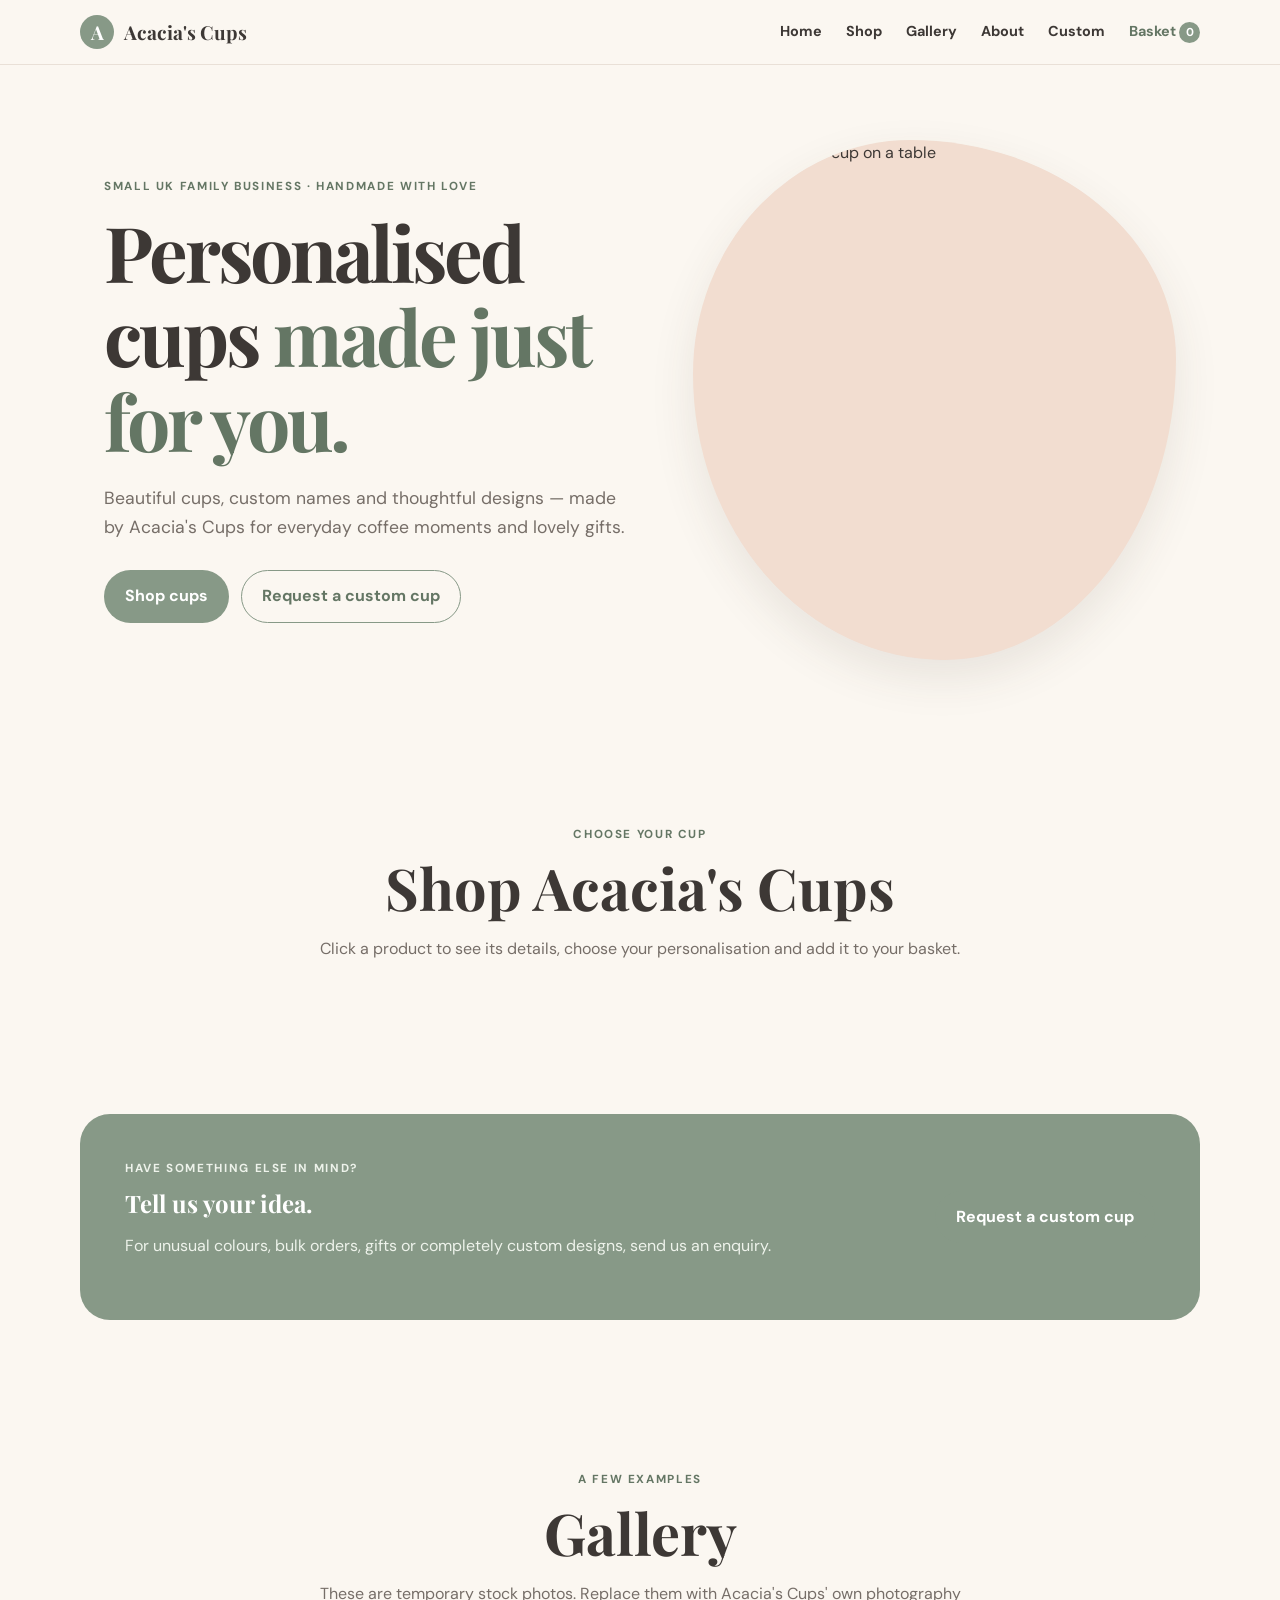
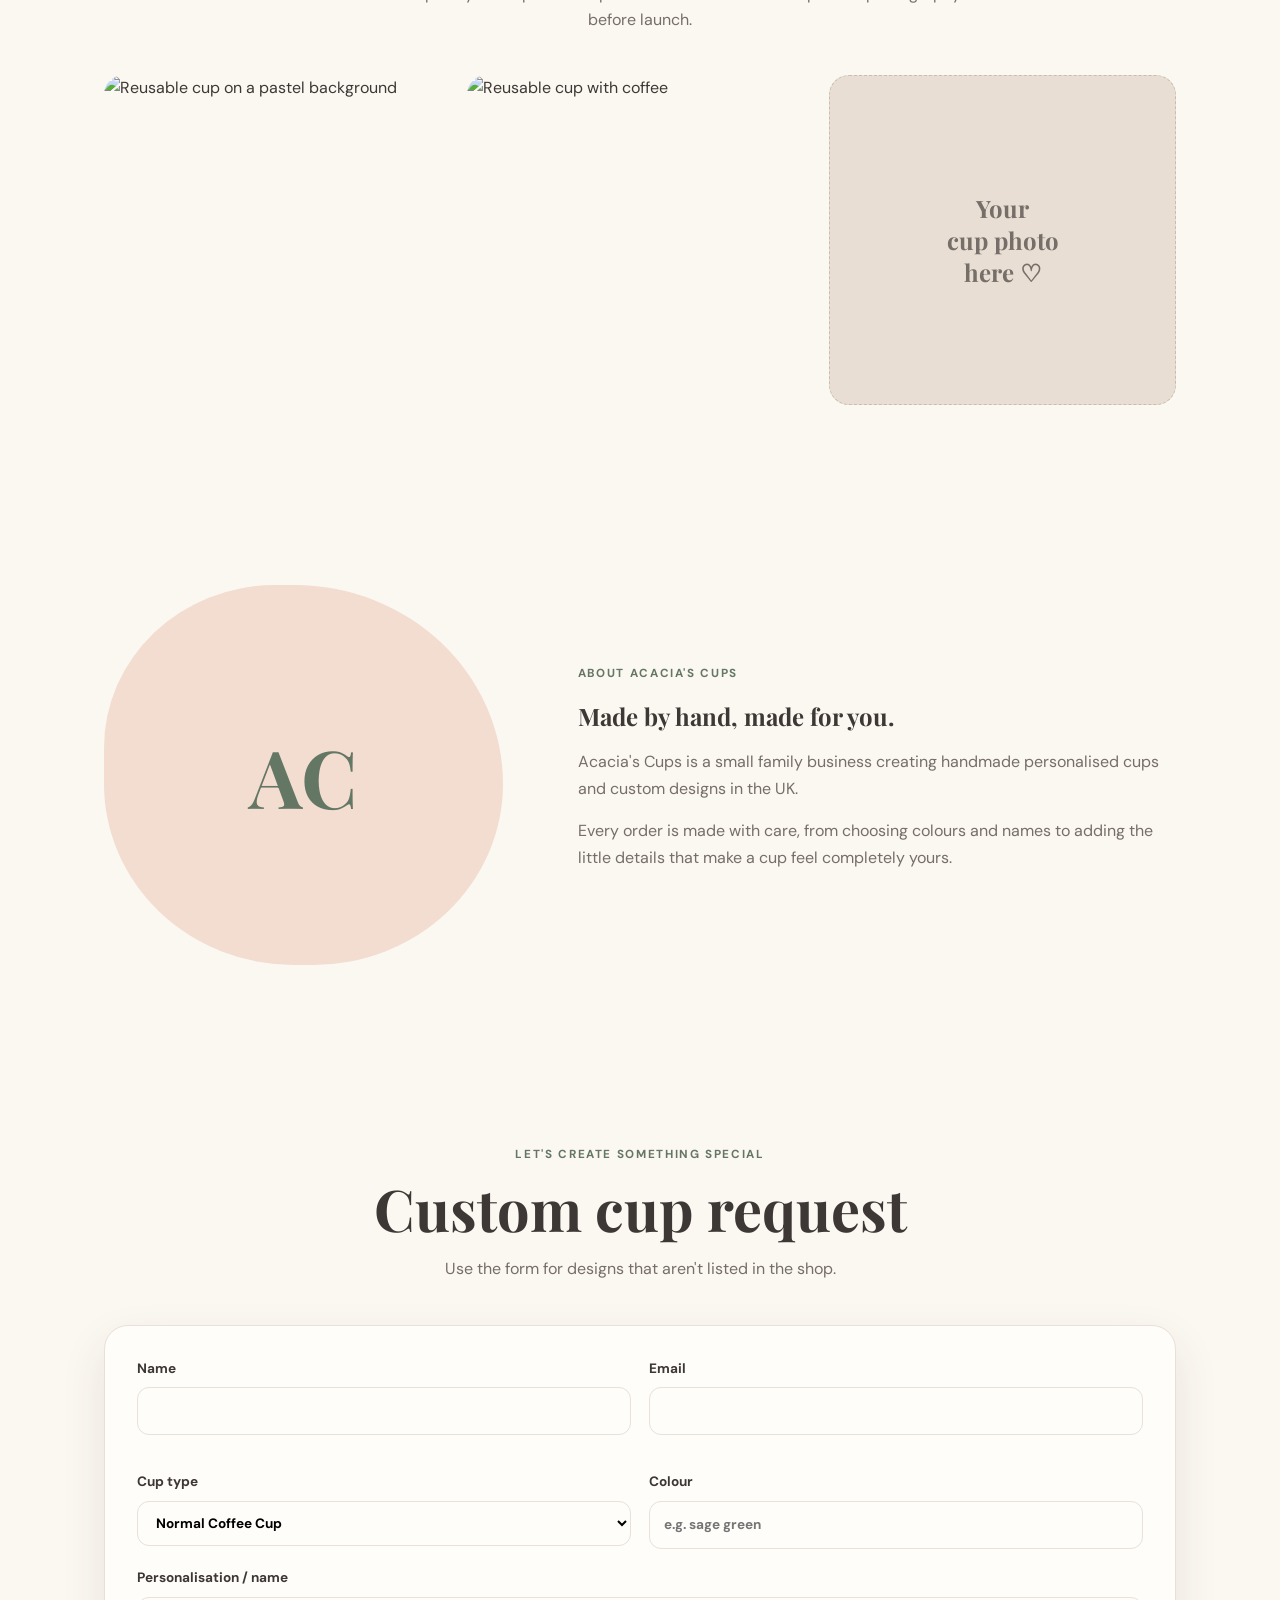
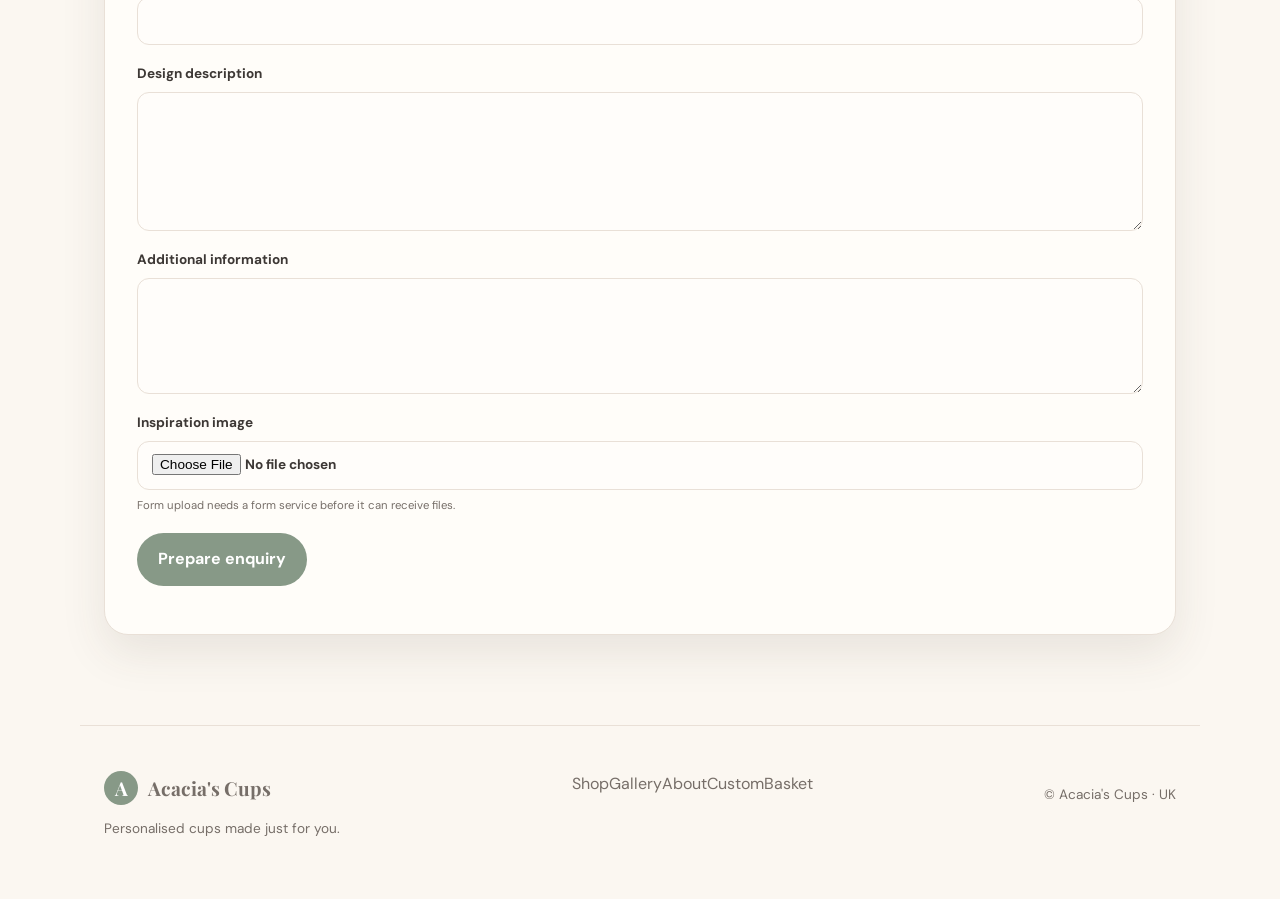
==== index.html @ 3f645432 "Add files via upload" ====
<!doctype html>
<html lang="en-GB">
<head>
<meta charset="utf-8"><meta name="viewport" content="width=device-width,initial-scale=1">
<title>Acacia's Cups | Handmade Personalised Cups</title>
<meta name="description" content="Handmade personalised cups from Acacia's Cups, a small UK family business.">
<link rel="preconnect" href="https://fonts.googleapis.com"><link rel="preconnect" href="https://fonts.gstatic.com" crossorigin>
<link href="https://fonts.googleapis.com/css2?family=DM+Sans:wght@400;500;600;700&family=Playfair+Display:wght@600;700&display=swap" rel="stylesheet">
<link rel="stylesheet" href="style.css">
</head>
<body>
<header class="site-header"><a class="logo" href="index.html"><span class="logo-mark">A</span>Acacia's Cups</a><button class="menu" aria-label="Menu">☰</button><nav><a href="index.html">Home</a><a href="#shop">Shop</a><a href="index.html#gallery">Gallery</a><a href="index.html#about">About</a><a href="index.html#custom">Custom</a><a href="basket.html" class="basket-link">Basket <span id="basketCount">0</span></a></nav></header>
<main>
<section class="hero"><div><p class="eyebrow">Small UK family business · handmade with love</p><h1>Personalised cups <em>made just for you.</em></h1><p class="lead">Beautiful cups, custom names and thoughtful designs — made by Acacia's Cups for everyday coffee moments and lovely gifts.</p><div class="actions"><a class="button primary" href="#shop">Shop cups</a><a class="button secondary" href="index.html#custom">Request a custom cup</a></div></div><div class="hero-image"><img src="https://images.pexels.com/photos/3735210/pexels-photo-3735210.jpeg?cs=srgb&dl=pexels-polina-tankilevitch-3735210.jpg&fm=jpg" alt="Reusable coffee cup on a table"></div></section>
<section id="shop" class="section"><div class="heading"><p class="eyebrow">Choose your cup</p><h2>Shop Acacia's Cups</h2><p>Click a product to see its details, choose your personalisation and add it to your basket.</p></div><div id="productGrid" class="product-grid"></div></section>
<section class="promo"><div><p class="eyebrow">Have something else in mind?</p><h2>Tell us your idea.</h2><p>For unusual colours, bulk orders, gifts or completely custom designs, send us an enquiry.</p></div><a class="button primary" href="index.html#custom">Request a custom cup</a></section>
<section id="gallery" class="section"><div class="heading"><p class="eyebrow">A few examples</p><h2>Gallery</h2><p>These are temporary stock photos. Replace them with Acacia's Cups' own photography before launch.</p></div><div class="gallery"><img src="https://images.pexels.com/photos/5719933/pexels-photo-5719933.jpeg?cs=srgb&dl=pexels-polina-tankilevitch-5719933.jpg&fm=jpg" alt="Reusable cup on a pastel background"><img src="https://images.pexels.com/photos/3735210/pexels-photo-3735210.jpeg?cs=srgb&dl=pexels-polina-tankilevitch-3735210.jpg&fm=jpg" alt="Reusable cup with coffee"><div class="photo-placeholder">Your<br>cup photo<br>here ♡</div></div></section>
<section id="about" class="section about"><div class="about-art">AC</div><div><p class="eyebrow">About Acacia's Cups</p><h2>Made by hand, made for you.</h2><p>Acacia's Cups is a small family business creating handmade personalised cups and custom designs in the UK.</p><p>Every order is made with care, from choosing colours and names to adding the little details that make a cup feel completely yours.</p></div></section>
<section id="custom" class="section"><div class="heading"><p class="eyebrow">Let's create something special</p><h2>Custom cup request</h2><p>Use the form for designs that aren't listed in the shop.</p></div><form id="customForm" class="form"><div class="two"><label>Name<input name="name" required></label><label>Email<input type="email" name="email" required></label><label>Cup type<select name="cupType"><option>Normal Coffee Cup</option><option>Coloured Coffee Cup</option><option>Personalised Takeaway Cup</option><option>Something else</option></select></label><label>Colour<input name="colour" placeholder="e.g. sage green"></label></div><label>Personalisation / name<input name="personalisation"></label><label>Design description<textarea name="design" rows="5"></textarea></label><label>Additional information<textarea name="additional" rows="4"></textarea></label><label>Inspiration image<input type="file" name="inspiration" accept="image/*"><small>Form upload needs a form service before it can receive files.</small></label><button class="button primary" type="submit">Prepare enquiry</button><p id="formMessage" class="message"></p></form></section>
</main>
<footer><div><a class="logo" href="index.html"><span class="logo-mark">A</span>Acacia's Cups</a><p>Personalised cups made just for you.</p></div><div class="footer-links"><a href="#shop">Shop</a><a href="#gallery">Gallery</a><a href="#about">About</a><a href="#custom">Custom</a><a href="basket.html">Basket</a></div><p>© <span id="year"></span> Acacia's Cups · UK</p></footer>
<script src="products.js"></script><script src="script.js"></script>
</body></html>
---- style.css ----
:root{--cream:#fbf7f1;--paper:#fffdf9;--ink:#3d3835;--muted:#766e68;--sage:#879987;--sage-dark:#647664;--peach:#f2ddd0;--line:#e9e0d7;--shadow:0 18px 45px rgba(66,54,46,.1);--max:1120px}*{box-sizing:border-box}html{scroll-behavior:smooth}body{margin:0;background:var(--cream);color:var(--ink);font:16px/1.65 "DM Sans",sans-serif}a{color:inherit;text-decoration:none}button,input,textarea,select{font:inherit}.site-header{position:sticky;top:0;z-index:10;display:flex;justify-content:space-between;align-items:center;padding:15px max(20px,calc((100vw - var(--max))/2));background:rgba(251,247,241,.92);backdrop-filter:blur(12px);border-bottom:1px solid var(--line)}.logo{display:flex;align-items:center;gap:10px;font:700 1.2rem "Playfair Display",serif}.logo-mark{width:34px;height:34px;border-radius:50%;display:grid;place-items:center;background:var(--sage);color:#fff}.site-header nav{display:flex;gap:24px;font-size:.9rem;font-weight:700}.basket-link{color:var(--sage-dark)}#basketCount{display:inline-grid;place-items:center;min-width:21px;height:21px;padding:0 5px;border-radius:20px;background:var(--sage);color:#fff;font-size:.72rem}.menu{display:none;border:0;background:none;font-size:1.5rem}.hero{max-width:var(--max);min-height:650px;margin:auto;padding:75px 24px;display:grid;grid-template-columns:1.05fr .95fr;align-items:center;gap:55px}.eyebrow{text-transform:uppercase;letter-spacing:.14em;color:var(--sage-dark);font-size:.73rem;font-weight:700;margin:0 0 12px}.hero h1,h1,h2,h3{font-family:"Playfair Display",serif;line-height:1.1}.hero h1{font-size:clamp(3rem,6vw,5.4rem);letter-spacing:-.04em;margin:0 0 22px}.hero h1 em{font-style:normal;color:var(--sage-dark)}.lead{font-size:1.1rem;color:var(--muted);max-width:600px}.actions{display:flex;flex-wrap:wrap;gap:12px;margin-top:28px}.button{display:inline-flex;justify-content:center;align-items:center;padding:12px 20px;border-radius:999px;border:1px solid transparent;font-weight:700;cursor:pointer}.primary{background:var(--sage);color:#fff}.secondary{border-color:var(--sage);color:var(--sage-dark)}.hero-image{height:520px;border-radius:45% 55% 48% 52%/45% 42% 58% 55%;overflow:hidden;box-shadow:var(--shadow);background:var(--peach)}.hero-image img,.product-image img,.detail-image img,.gallery img,.basket-item img{width:100%;height:100%;object-fit:cover}.section{max-width:var(--max);margin:auto;padding:90px 24px}.heading{text-align:center;max-width:680px;margin:0 auto 42px}.heading h2{font-size:clamp(2.3rem,5vw,3.6rem);margin:0 0 12px}.heading p:last-child{color:var(--muted)}.product-grid{display:grid;grid-template-columns:repeat(3,1fr);gap:22px}.product-card{background:var(--paper);border:1px solid var(--line);border-radius:24px;overflow:hidden;box-shadow:var(--shadow)}.product-image{height:290px;background:#eee;overflow:hidden}.product-image img{transition:transform .35s}.product-card:hover img{transform:scale(1.04)}.product-copy{padding:20px}.tag{display:inline-block;padding:4px 9px;border-radius:999px;background:#f0e8df;color:var(--muted);font-size:.68rem;font-weight:700;text-transform:uppercase;letter-spacing:.07em}.product-copy h3{font-size:1.35rem;margin:12px 0 6px}.product-copy p{color:var(--muted);font-size:.9rem}.product-row{display:flex;justify-content:space-between;align-items:center;margin-top:18px}.small-link{color:var(--sage-dark);font-weight:700;font-size:.85rem}.promo{max-width:var(--max);margin:20px auto 60px;padding:45px;border-radius:30px;background:var(--sage);color:#fff;display:flex;justify-content:space-between;align-items:center;gap:30px}.promo .eyebrow{color:#eef3eb}.promo h2{margin:0}.promo p{color:#eef3eb}.gallery{display:grid;grid-template-columns:1fr 1fr 1fr;gap:16px}.gallery img,.photo-placeholder{height:330px;border-radius:20px}.photo-placeholder{display:grid;place-items:center;text-align:center;background:#e8ded3;border:1px dashed #c9bdb0;font:700 1.5rem "Playfair Display",serif;color:#766e68}.about{display:grid;grid-template-columns:.8fr 1.2fr;align-items:center;gap:75px}.about-art{height:380px;display:grid;place-items:center;background:var(--peach);border-radius:45% 55% 50% 50%;font:700 5rem "Playfair Display",serif;color:var(--sage-dark)}.about p:not(.eyebrow){color:var(--muted)}.form{background:var(--paper);padding:32px;border:1px solid var(--line);border-radius:24px;box-shadow:var(--shadow)}.two{display:grid;grid-template-columns:1fr 1fr;gap:18px}.form label,.detail-copy label{display:flex;flex-direction:column;gap:7px;font-weight:700;font-size:.85rem;margin-bottom:18px}.form input,.form textarea,.form select,.detail-copy input{width:100%;padding:12px 14px;border:1px solid var(--line);border-radius:12px;background:#fffdfa;outline:none}.form small{color:var(--muted);font-weight:400}.message{color:var(--sage-dark);font-weight:700}.product-detail{padding-top:30px}.detail-grid{display:grid;grid-template-columns:1fr 1fr;gap:70px;align-items:center}.detail-image{height:620px;border-radius:30px;overflow:hidden;background:#eee}.detail-copy h1{font-size:clamp(2.7rem,5vw,4.4rem);margin:0 0 15px}.detail-price{font-size:1.4rem;font-weight:700;margin-bottom:18px}.detail-copy>p{color:var(--muted)}.detail-copy li{margin:8px 0}.detail-copy .button{margin-top:8px}.small-note{font-size:.8rem}.basket-page h1{font-size:clamp(3rem,6vw,5rem)}.basket-item{display:grid;grid-template-columns:100px 1fr auto auto;gap:20px;align-items:center;background:var(--paper);border:1px solid var(--line);border-radius:18px;padding:15px;margin:12px 0}.basket-item img{height:100px;border-radius:12px}.basket-item h3{margin:0}.basket-item p{margin:3px 0;color:var(--muted);font-size:.85rem}.qty{display:flex;align-items:center;gap:10px}.qty button,.remove{border:1px solid var(--line);background:#fff;border-radius:9px;padding:5px 9px;cursor:pointer}.summary{max-width:500px;margin:30px 0 0 auto;background:var(--paper);padding:25px;border-radius:20px;border:1px solid var(--line)}.summary>div{display:flex;justify-content:space-between;font-size:1.2rem}.summary p{color:var(--muted);font-size:.85rem}.empty{text-align:center;padding:60px 20px;background:var(--paper);border-radius:24px}.empty h2{font-size:2rem}footer{max-width:var(--max);margin:auto;padding:45px 24px;border-top:1px solid var(--line);display:flex;justify-content:space-between;gap:30px;color:var(--muted)}footer p{font-size:.85rem}@media(max-width:850px){.site-header nav{display:none}.site-header nav.open{display:flex;position:absolute;top:65px;left:15px;right:15px;flex-direction:column;background:var(--paper);padding:18px;border-radius:18px;box-shadow:var(--shadow)}.menu{display:block}.hero,.detail-grid,.about{grid-template-columns:1fr}.hero{padding-top:45px}.hero-image{height:400px}.product-grid{grid-template-columns:1fr 1fr}.promo{margin-left:18px;margin-right:18px;flex-direction:column;align-items:flex-start}.detail-image{height:480px}}@media(max-width:560px){.section{padding:70px 18px}.hero{padding-left:18px;padding-right:18px}.hero h1{font-size:3rem}.hero-image{height:340px}.product-grid,.gallery,.two{grid-template-columns:1fr}.gallery img,.photo-placeholder{height:260px}.about-art{height:300px}.form{padding:22px}.basket-item{grid-template-columns:70px 1fr}.basket-item img{height:70px}.basket-item .qty,.basket-item .remove{grid-column:2}.detail-image{height:370px}footer{flex-direction:column}}
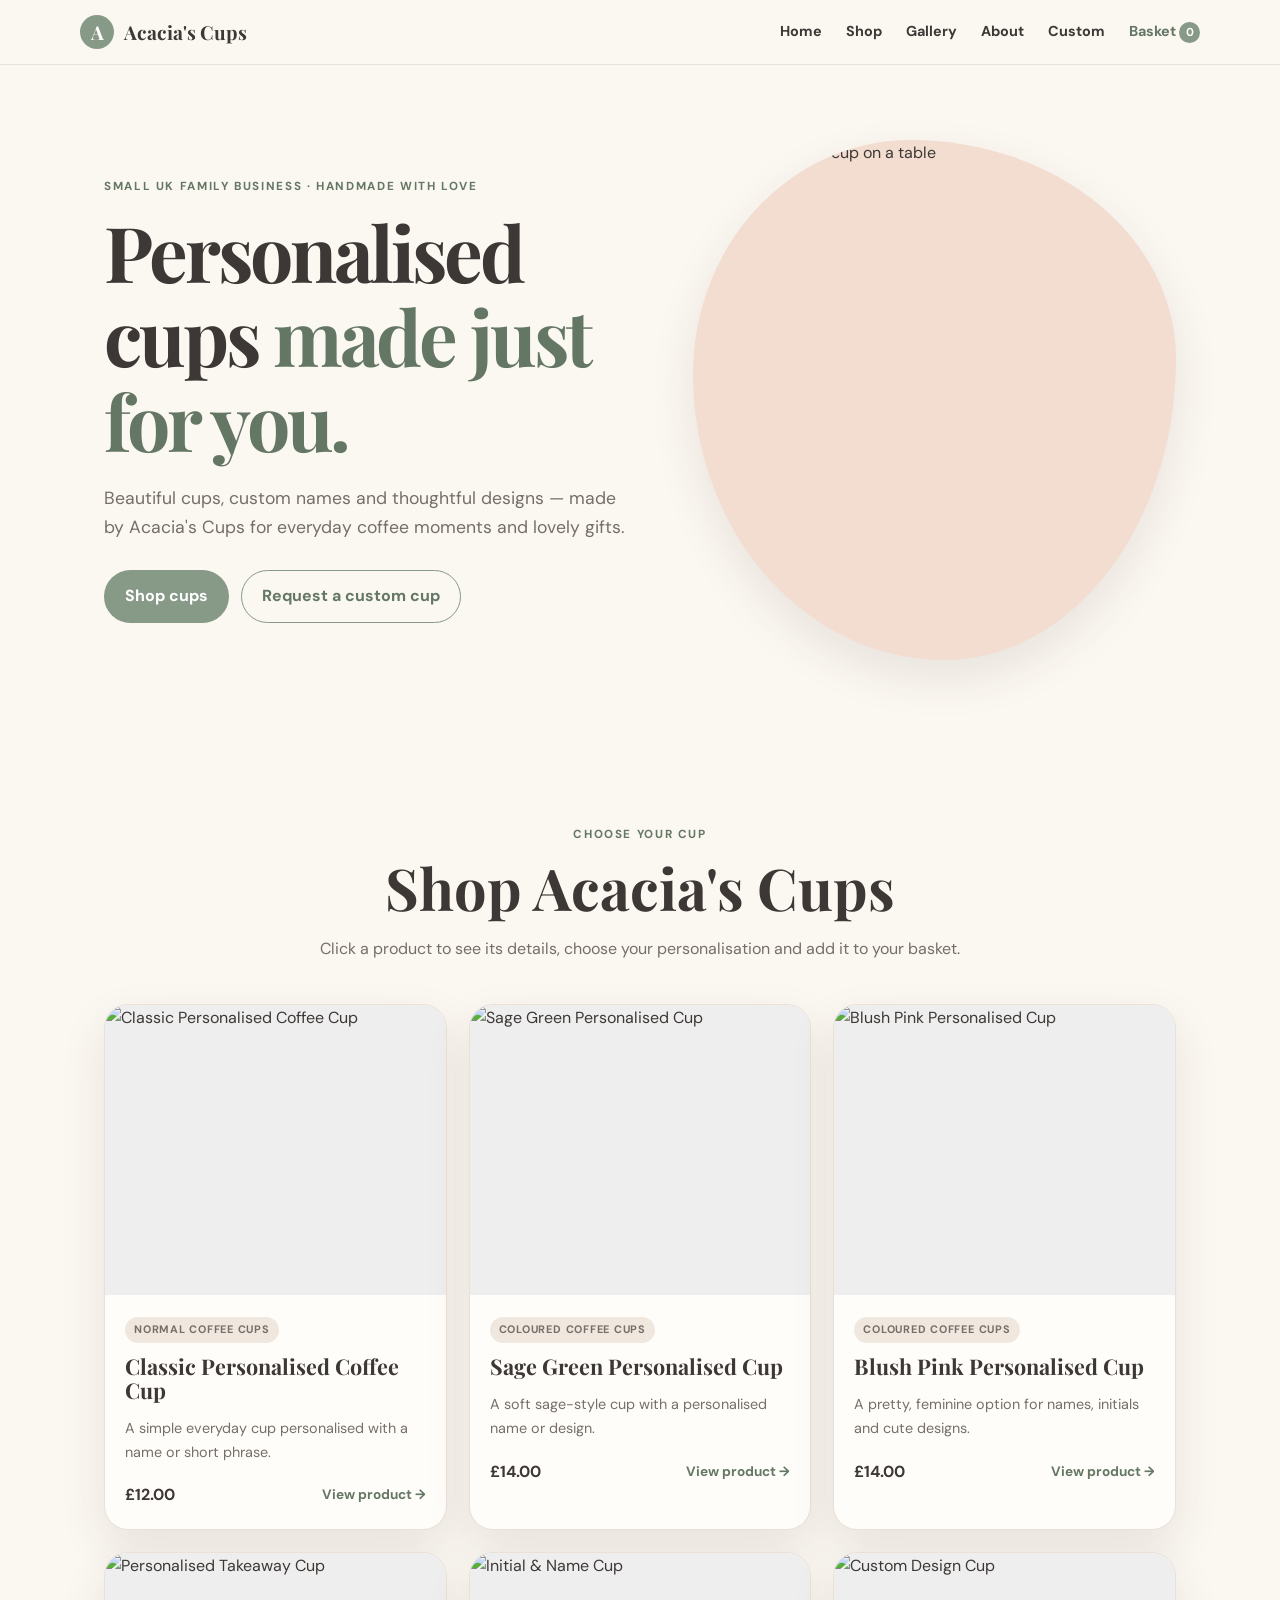
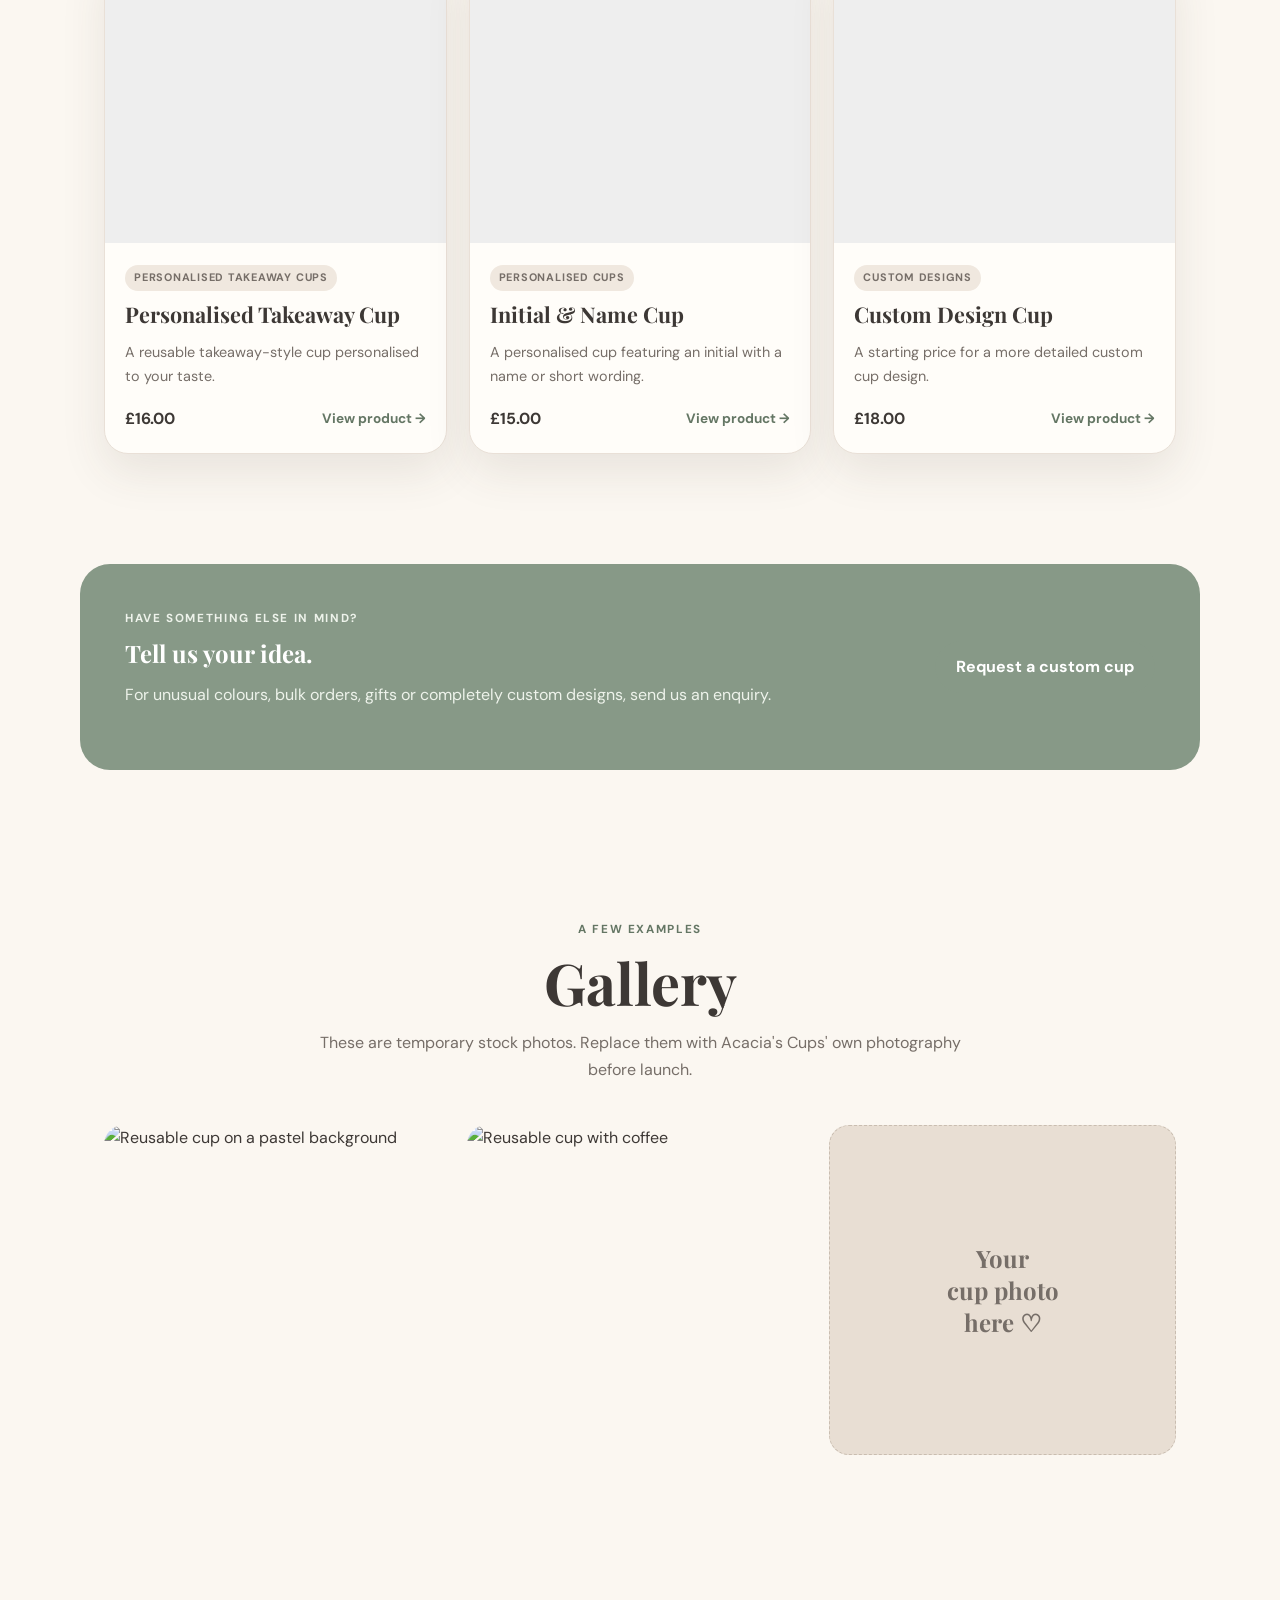
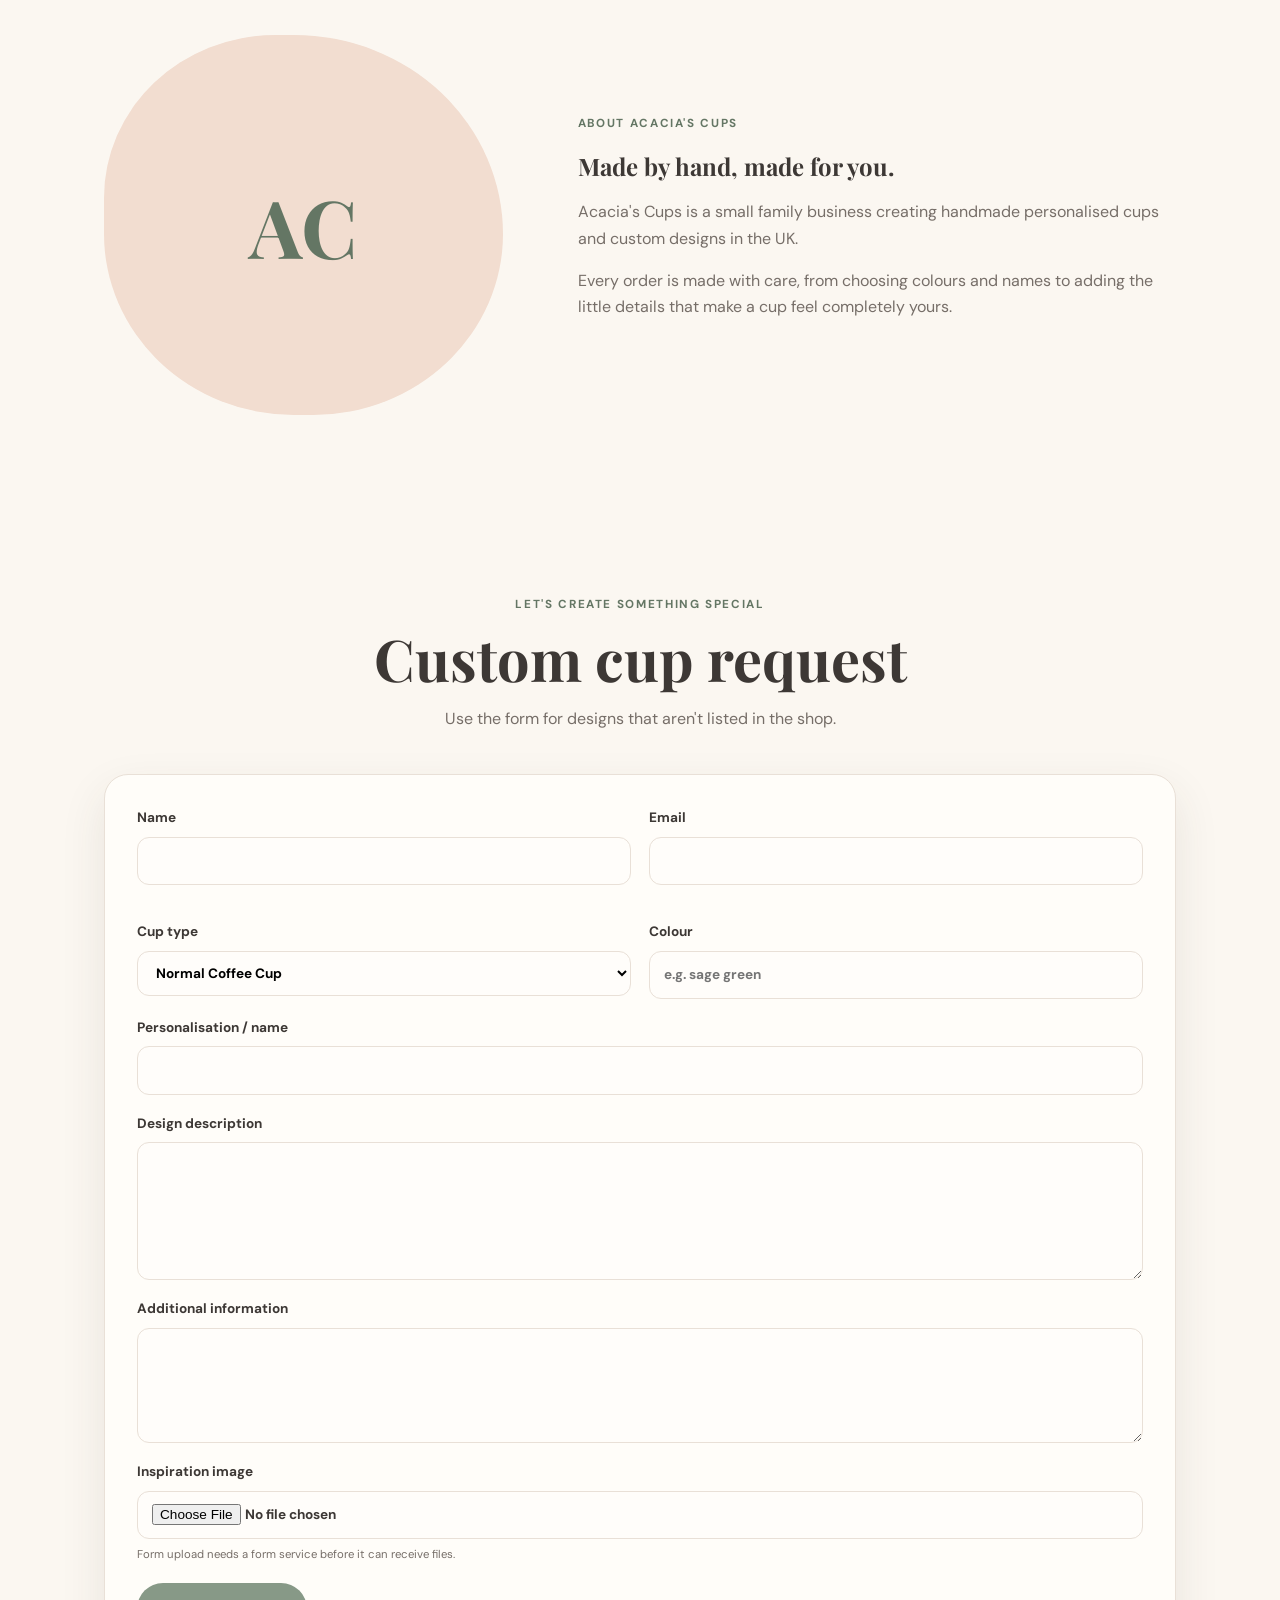
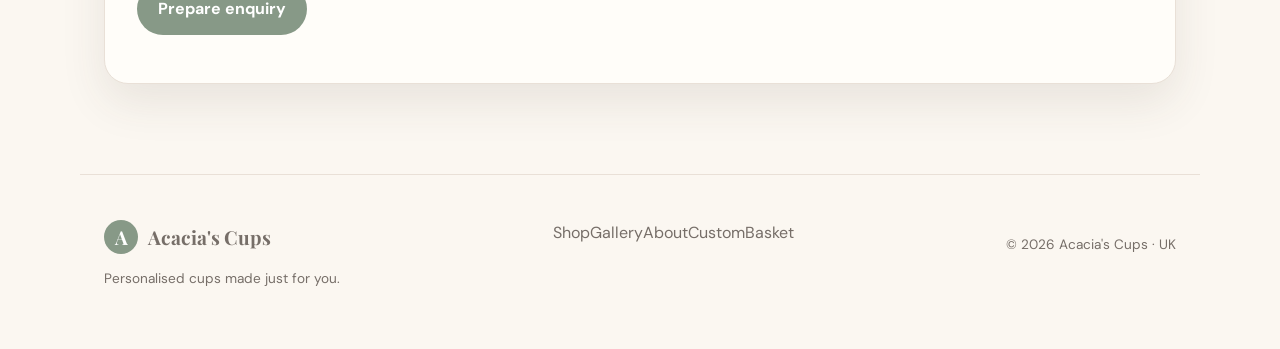
==== commit 09ebf0cf: "index.html" ====
--- a/index.html
+++ b/index.html
@@ -16,7 +16,7 @@
 <section class="promo"><div><p class="eyebrow">Have something else in mind?</p><h2>Tell us your idea.</h2><p>For unusual colours, bulk orders, gifts or completely custom designs, send us an enquiry.</p></div><a class="button primary" href="index.html#custom">Request a custom cup</a></section>
 <section id="gallery" class="section"><div class="heading"><p class="eyebrow">A few examples</p><h2>Gallery</h2><p>These are temporary stock photos. Replace them with Acacia's Cups' own photography before launch.</p></div><div class="gallery"><img src="https://images.pexels.com/photos/5719933/pexels-photo-5719933.jpeg?cs=srgb&dl=pexels-polina-tankilevitch-5719933.jpg&fm=jpg" alt="Reusable cup on a pastel background"><img src="https://images.pexels.com/photos/3735210/pexels-photo-3735210.jpeg?cs=srgb&dl=pexels-polina-tankilevitch-3735210.jpg&fm=jpg" alt="Reusable cup with coffee"><div class="photo-placeholder">Your<br>cup photo<br>here ♡</div></div></section>
 <section id="about" class="section about"><div class="about-art">AC</div><div><p class="eyebrow">About Acacia's Cups</p><h2>Made by hand, made for you.</h2><p>Acacia's Cups is a small family business creating handmade personalised cups and custom designs in the UK.</p><p>Every order is made with care, from choosing colours and names to adding the little details that make a cup feel completely yours.</p></div></section>
-<section id="custom" class="section"><div class="heading"><p class="eyebrow">Let's create something special</p><h2>Custom cup request</h2><p>Use the form for designs that aren't listed in the shop.</p></div><form id="customForm" class="form"><div class="two"><label>Name<input name="name" required></label><label>Email<input type="email" name="email" required></label><label>Cup type<select name="cupType"><option>Normal Coffee Cup</option><option>Coloured Coffee Cup</option><option>Personalised Takeaway Cup</option><option>Something else</option></select></label><label>Colour<input name="colour" placeholder="e.g. sage green"></label></div><label>Personalisation / name<input name="personalisation"></label><label>Design description<textarea name="design" rows="5"></textarea></label><label>Additional information<textarea name="additional" rows="4"></textarea></label><label>Inspiration image<input type="file" name="inspiration" accept="image/*"><small>Form upload needs a form service before it can receive files.</small></label><button class="button primary" type="submit">Prepare enquiry</button><p id="formMessage" class="message"></p></form></section>
+<section id="custom" class="section"><div class="heading"><p class="eyebrow">Let's create something special</p><h2>Custom cup request</h2><p>Use the form for designs that aren't listed in the shop.</p></div><form id="customForm" class="form" action="https://formspree.io/f/xvkgkaoo" method="POST"><div class="two"><label>Name<input name="name" required></label><label>Email<input type="email" name="email" required></label><label>Cup type<select name="cupType"><option>Normal Coffee Cup</option><option>Coloured Coffee Cup</option><option>Personalised Takeaway Cup</option><option>Something else</option></select></label><label>Colour<input name="colour" placeholder="e.g. sage green"></label></div><label>Personalisation / name<input name="personalisation"></label><label>Design description<textarea name="design" rows="5"></textarea></label><label>Additional information<textarea name="additional" rows="4"></textarea></label><label>Inspiration image<input type="file" name="inspiration" accept="image/*"><small>Form upload needs a form service before it can receive files.</small></label><button class="button primary" type="submit">Prepare enquiry</button><p id="formMessage" class="message"></p></form></section>
 </main>
 <footer><div><a class="logo" href="index.html"><span class="logo-mark">A</span>Acacia's Cups</a><p>Personalised cups made just for you.</p></div><div class="footer-links"><a href="#shop">Shop</a><a href="#gallery">Gallery</a><a href="#about">About</a><a href="#custom">Custom</a><a href="basket.html">Basket</a></div><p>© <span id="year"></span> Acacia's Cups · UK</p></footer>
 <script src="products.js"></script><script src="script.js"></script>
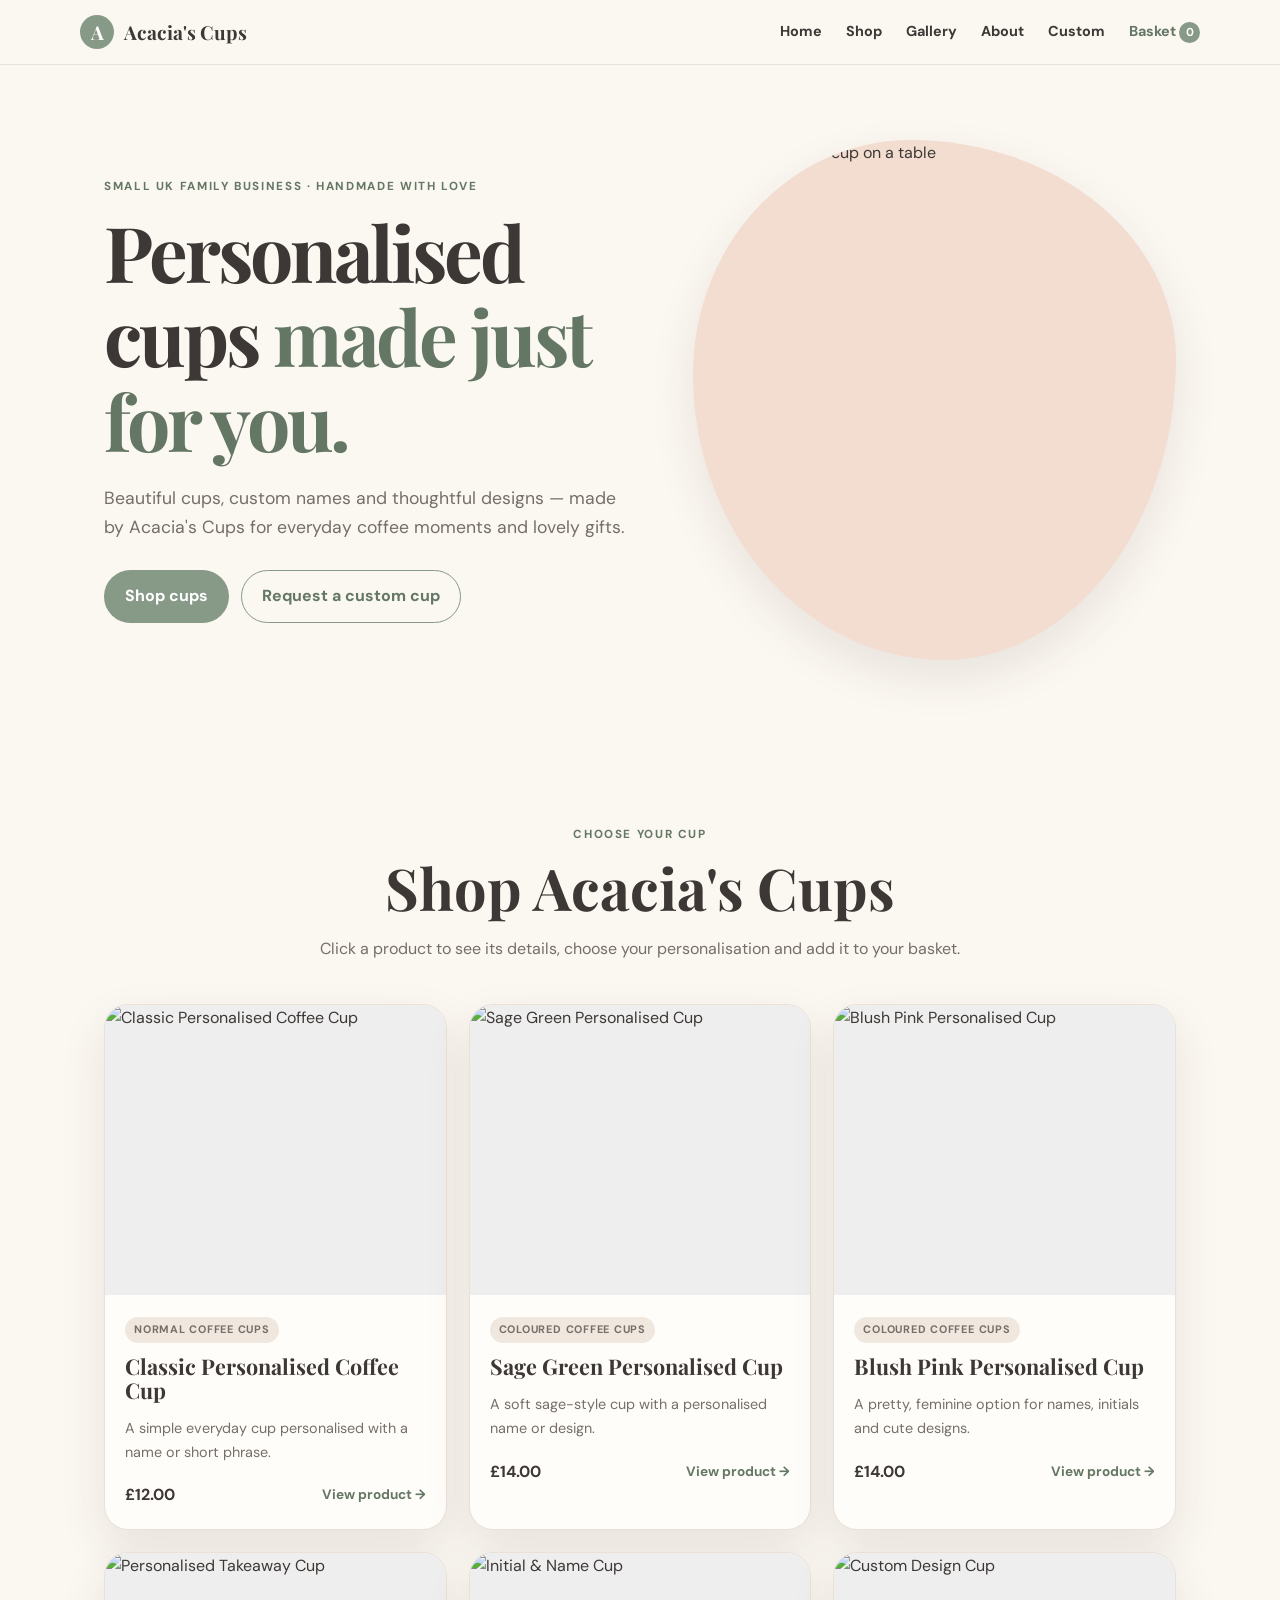
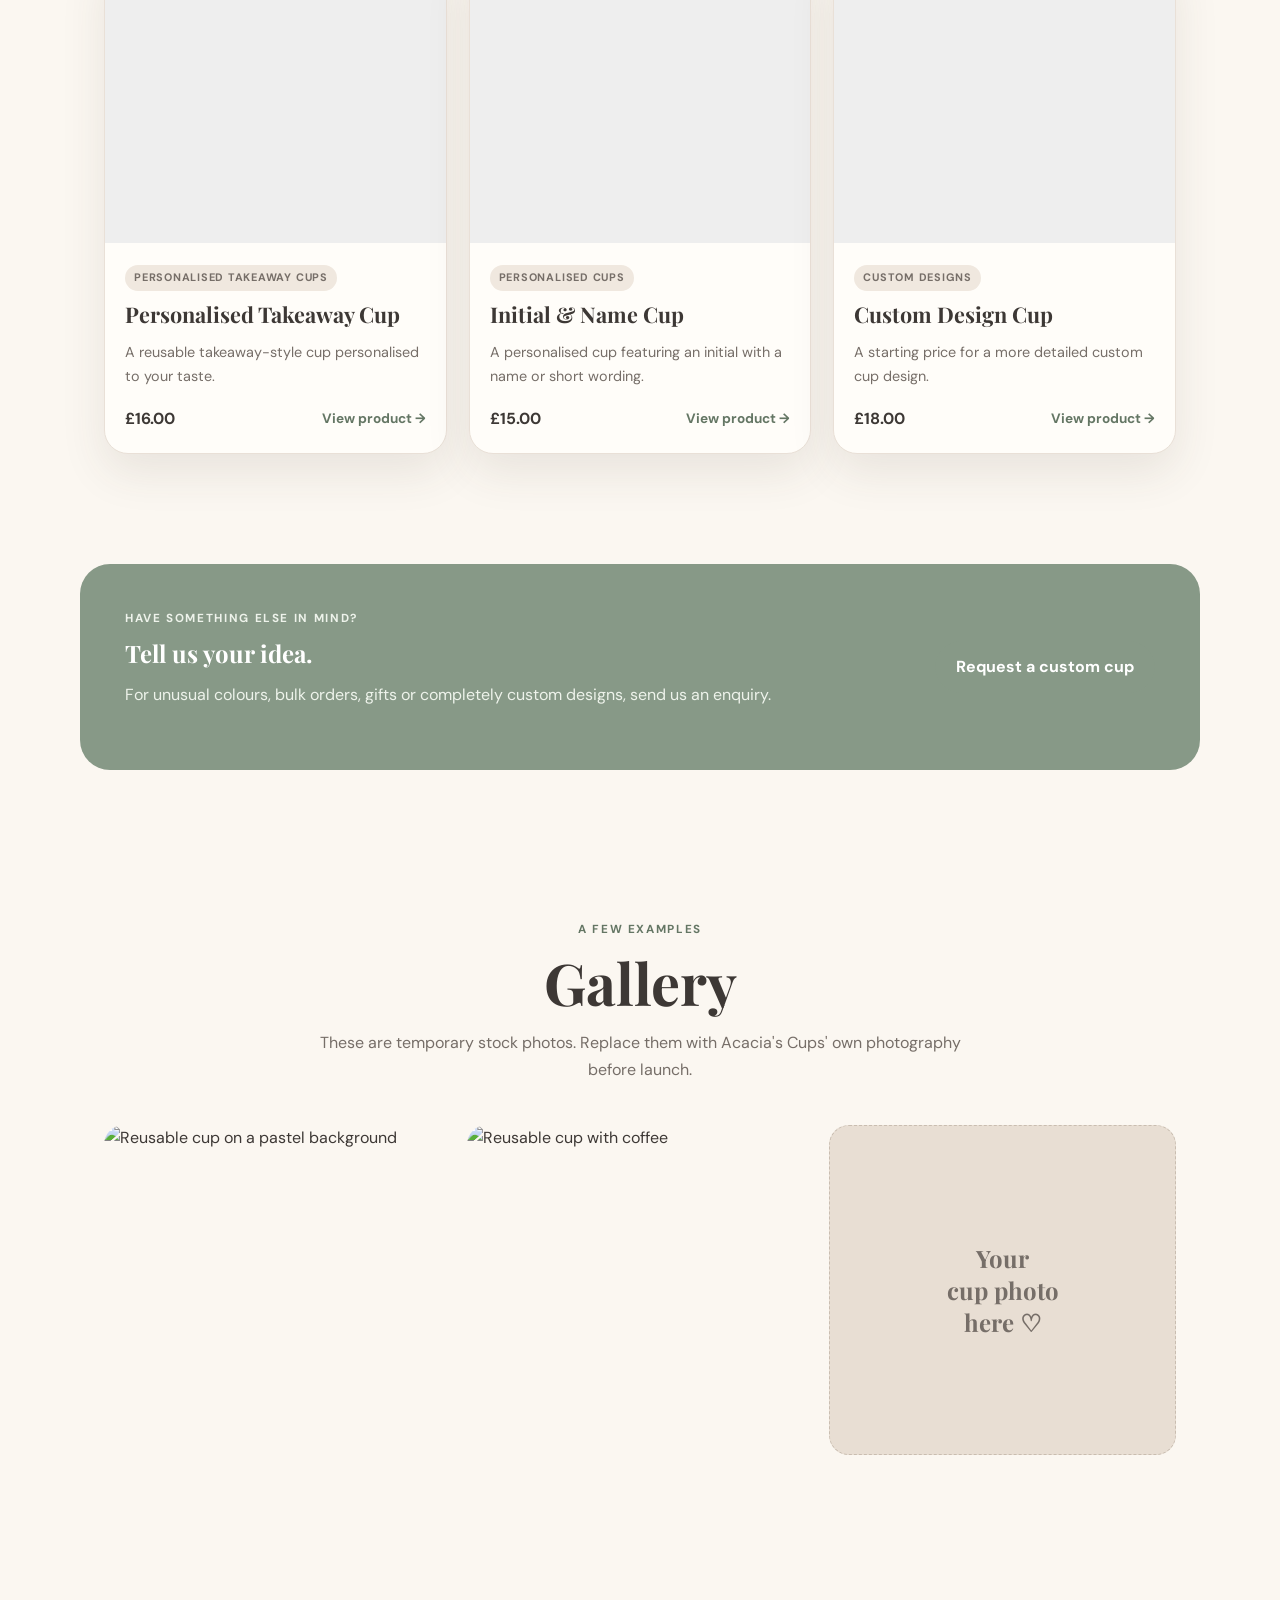
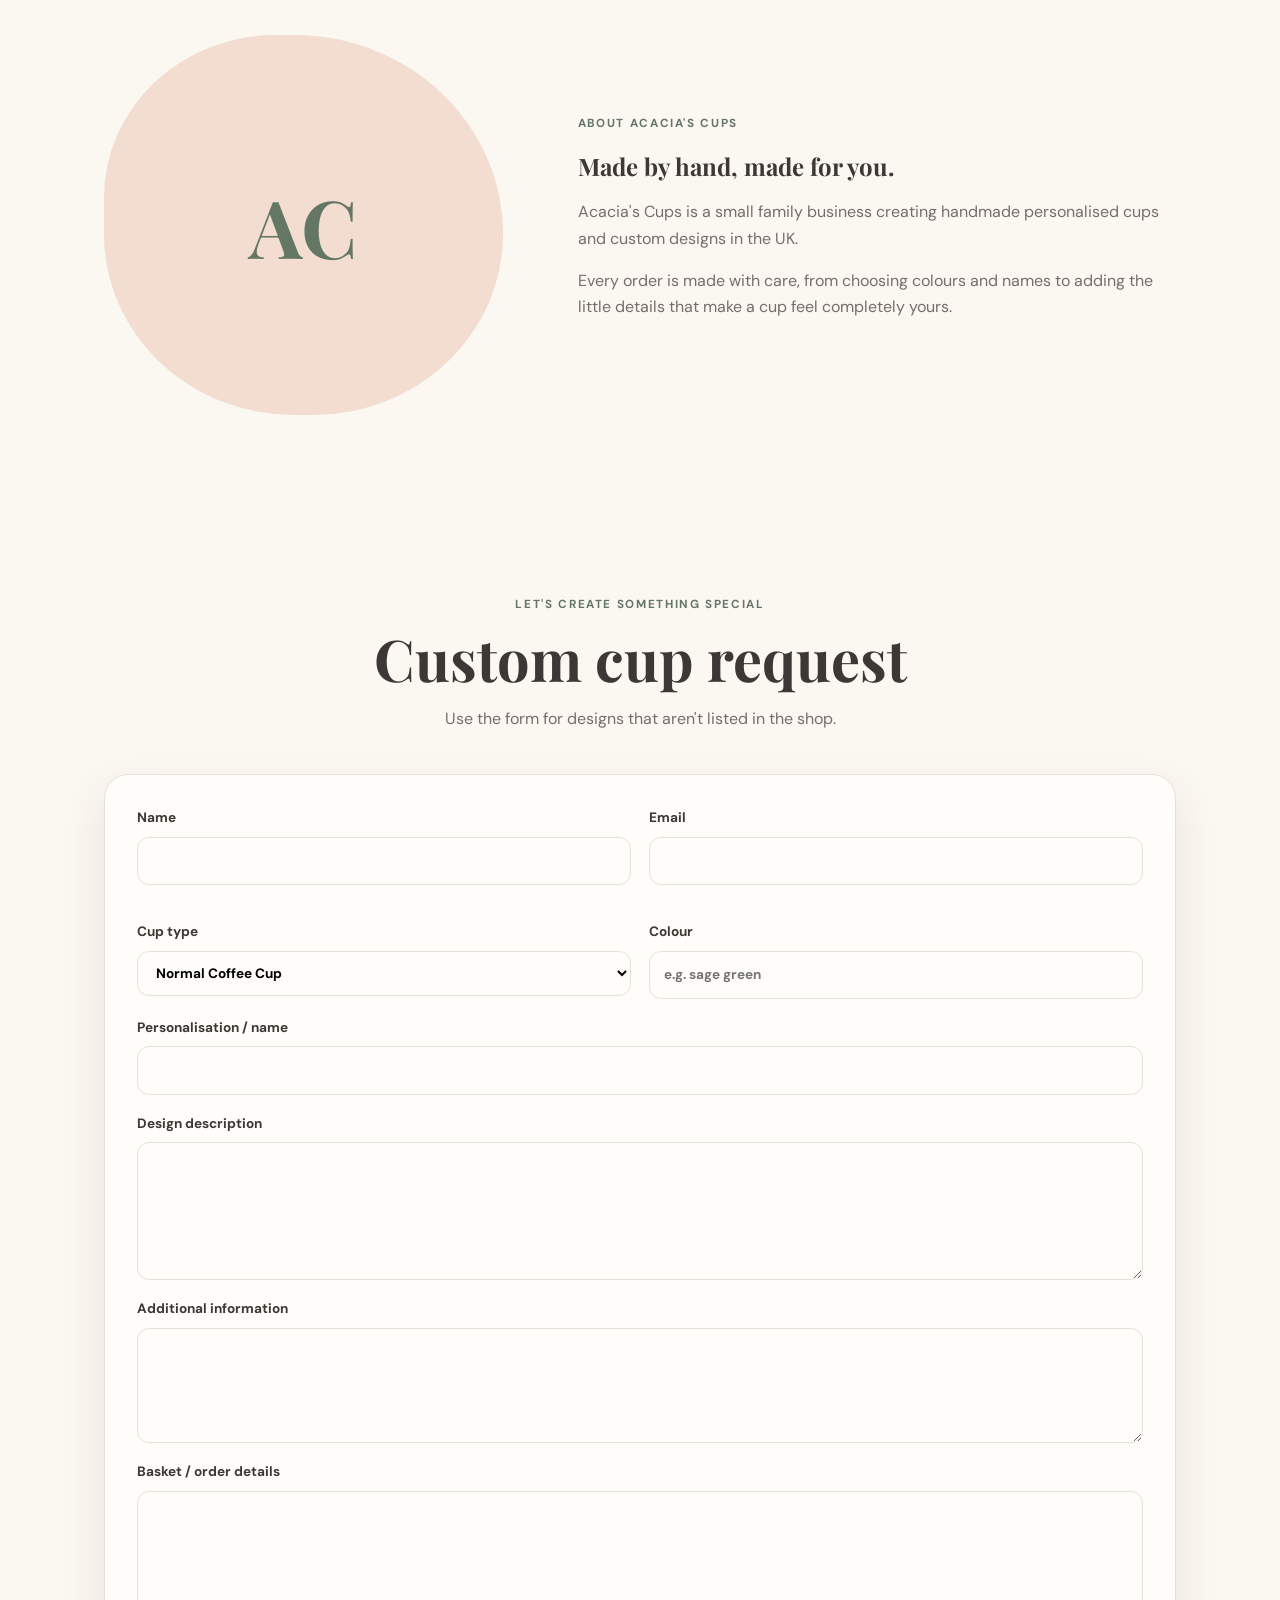
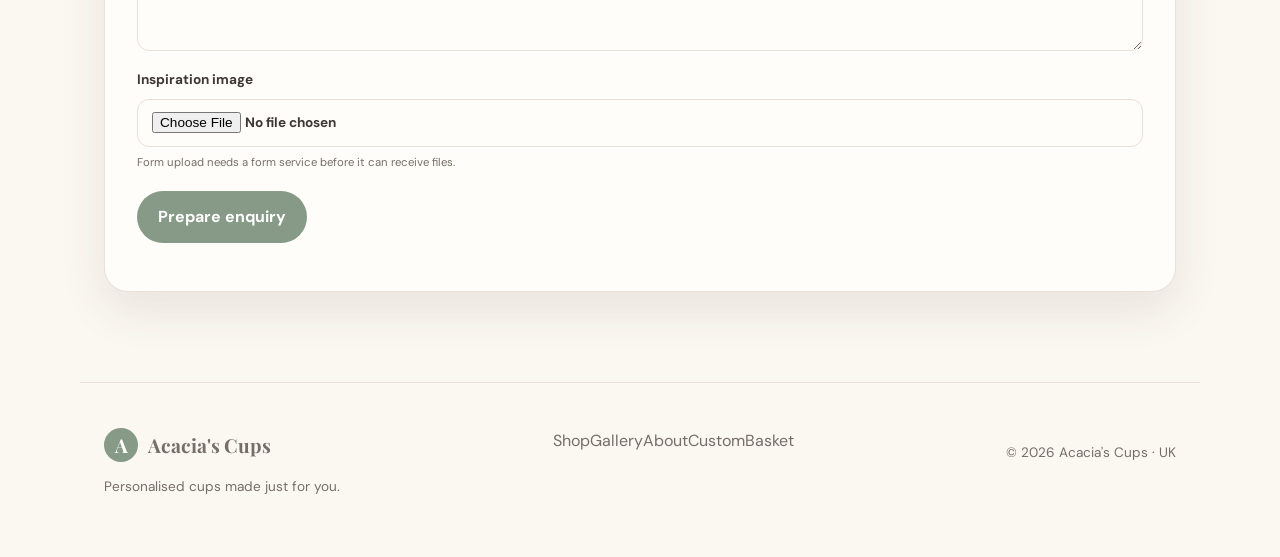
==== commit 79bdd7dd: "index.html" ====
--- a/index.html
+++ b/index.html
@@ -16,7 +16,13 @@
 <section class="promo"><div><p class="eyebrow">Have something else in mind?</p><h2>Tell us your idea.</h2><p>For unusual colours, bulk orders, gifts or completely custom designs, send us an enquiry.</p></div><a class="button primary" href="index.html#custom">Request a custom cup</a></section>
 <section id="gallery" class="section"><div class="heading"><p class="eyebrow">A few examples</p><h2>Gallery</h2><p>These are temporary stock photos. Replace them with Acacia's Cups' own photography before launch.</p></div><div class="gallery"><img src="https://images.pexels.com/photos/5719933/pexels-photo-5719933.jpeg?cs=srgb&dl=pexels-polina-tankilevitch-5719933.jpg&fm=jpg" alt="Reusable cup on a pastel background"><img src="https://images.pexels.com/photos/3735210/pexels-photo-3735210.jpeg?cs=srgb&dl=pexels-polina-tankilevitch-3735210.jpg&fm=jpg" alt="Reusable cup with coffee"><div class="photo-placeholder">Your<br>cup photo<br>here ♡</div></div></section>
 <section id="about" class="section about"><div class="about-art">AC</div><div><p class="eyebrow">About Acacia's Cups</p><h2>Made by hand, made for you.</h2><p>Acacia's Cups is a small family business creating handmade personalised cups and custom designs in the UK.</p><p>Every order is made with care, from choosing colours and names to adding the little details that make a cup feel completely yours.</p></div></section>
-<section id="custom" class="section"><div class="heading"><p class="eyebrow">Let's create something special</p><h2>Custom cup request</h2><p>Use the form for designs that aren't listed in the shop.</p></div><form id="customForm" class="form" action="https://formspree.io/f/xvkgkaoo" method="POST"><div class="two"><label>Name<input name="name" required></label><label>Email<input type="email" name="email" required></label><label>Cup type<select name="cupType"><option>Normal Coffee Cup</option><option>Coloured Coffee Cup</option><option>Personalised Takeaway Cup</option><option>Something else</option></select></label><label>Colour<input name="colour" placeholder="e.g. sage green"></label></div><label>Personalisation / name<input name="personalisation"></label><label>Design description<textarea name="design" rows="5"></textarea></label><label>Additional information<textarea name="additional" rows="4"></textarea></label><label>Inspiration image<input type="file" name="inspiration" accept="image/*"><small>Form upload needs a form service before it can receive files.</small></label><button class="button primary" type="submit">Prepare enquiry</button><p id="formMessage" class="message"></p></form></section>
+<section id="custom" class="section"><div class="heading"><p class="eyebrow">Let's create something special</p><h2>Custom cup request</h2><p>Use the form for designs that aren't listed in the shop.</p></div><form id="customForm" class="form" action="https://formspree.io/f/xvkgkaoo" method="POST" enctype="multipart/form-data"><div class="two"><label>Name<input name="name" required></label><label>Email<input type="email" name="email" required></label><label>Cup type<select name="cupType"><option>Normal Coffee Cup</option><option>Coloured Coffee Cup</option><option>Personalised Takeaway Cup</option><option>Something else</option></select></label><label>Colour<input name="colour" placeholder="e.g. sage green"></label></div><label>Personalisation / name<input name="personalisation"></label><label>Design description<textarea name="design" rows="5"></textarea></label>
+<label>Additional information<textarea name="additional" rows="4"></textarea></label>
+<label>
+  Basket / order details
+  <textarea id="basketDetails" name="basketDetails" rows="6" readonly></textarea>
+</label>
+  <label>Inspiration image<input type="file" name="inspiration" accept="image/*"><small>Form upload needs a form service before it can receive files.</small></label><button class="button primary" type="submit">Prepare enquiry</button><p id="formMessage" class="message"></p></form></section>
 </main>
 <footer><div><a class="logo" href="index.html"><span class="logo-mark">A</span>Acacia's Cups</a><p>Personalised cups made just for you.</p></div><div class="footer-links"><a href="#shop">Shop</a><a href="#gallery">Gallery</a><a href="#about">About</a><a href="#custom">Custom</a><a href="basket.html">Basket</a></div><p>© <span id="year"></span> Acacia's Cups · UK</p></footer>
 <script src="products.js"></script><script src="script.js"></script>
